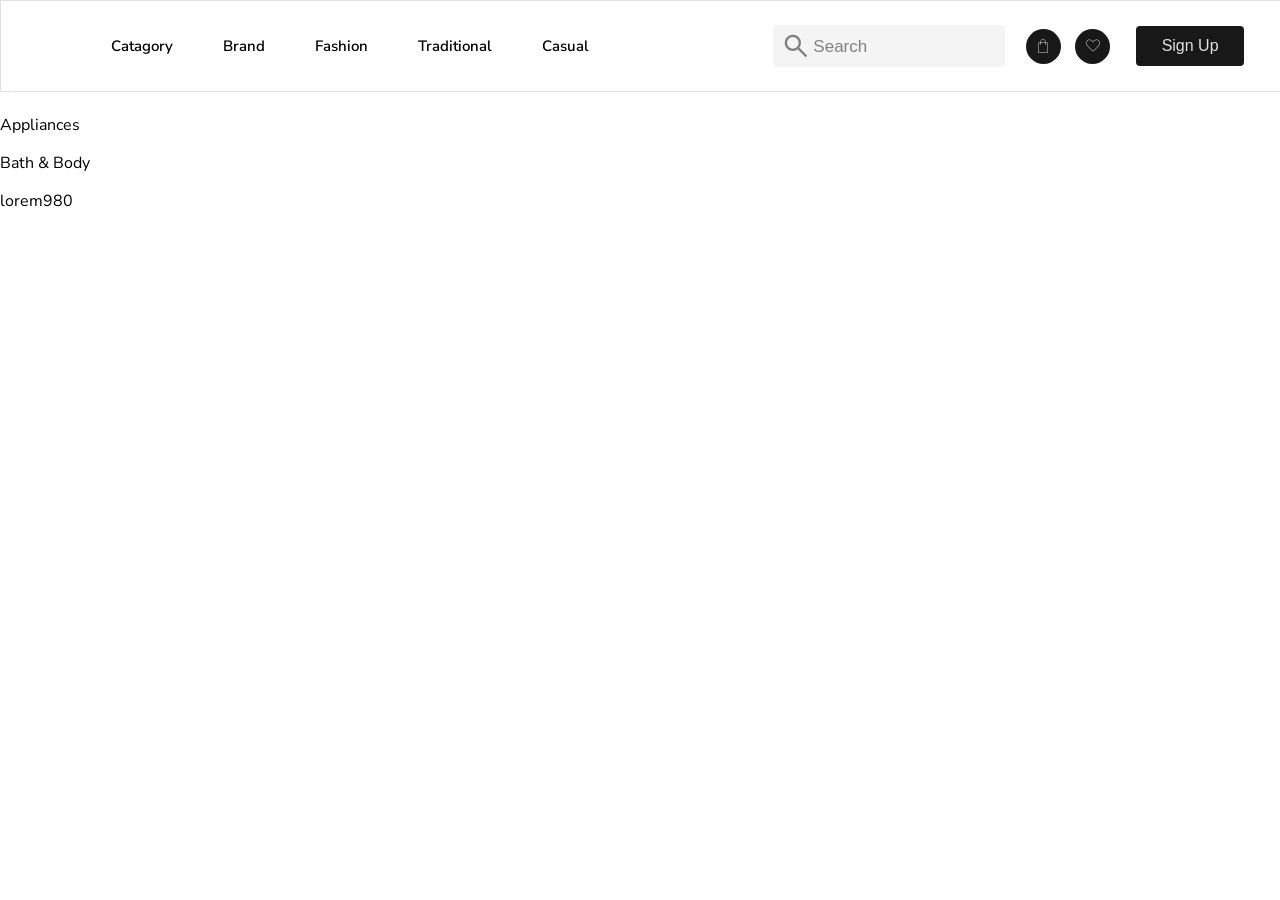
==== index.html @ e2273607 "Nav Bar Created" ====
<!DOCTYPE html>
<html lang="en">
<head>
    <meta charset="UTF-8">
    <meta name="viewport" content="width=device-width, initial-scale=1.0">
    <title>Womens E-Commerce</title>
</head>
<link rel="preconnect" href="https://fonts.googleapis.com">
<link rel="preconnect" href="https://fonts.gstatic.com" crossorigin>
<link href="https://fonts.googleapis.com/css2?family=Bitcount+Single+Ink:wght@100..900&family=Google+Sans:ital,opsz,wght@0,17..18,400..700;1,17..18,400..700&family=Nunito+Sans:ital,opsz,wght@0,6..12,200..1000;1,6..12,200..1000&display=swap" rel="stylesheet">
<link href="https://fonts.googleapis.com/css2?family=Material+Symbols+Outlined" rel="stylesheet">
<link rel="stylesheet" href="style.css">
<body>
   <nav class="NavBar">
    <ul>
        <li>Catagory</li>
        <li>Brand</li>
        <li>Fashion</li>
        <li>Traditional</li>
        <li>Casual</li>
    </ul>

    <ul>
        <li>
            <div class="search-box">
                <span class="material-symbols-outlined">search</span>
                <input class="SearchMain" type="text" placeholder="Search">
            </div>
        </li>
        <li>
            <div class="cart">
            <span class="material-symbols-outlined">shopping_bag</span>
            </div>
        </li>
         <li>
            <div class="cart">
            <span class="material-symbols-outlined">favorite</span>
            </div>
        </li>
        <li>
            <button class="SigninButton">
                Sign Up
            </button>
        </li>
    </ul>
   </nav>


   <li class="category-item">
    Category
    <div class="dropdown-card">
        <p>Skin</p>
        <p>Hair</p>
        <p>Appliances</p>
        <p>Bath & Body</p>
    </div>
</li>

   <main>
    lorem980
   </main>

</body>
</html>
---- style.css ----
body {
    margin: 0;
    padding: 0;
    font-family:  "Nunito Sans", sans-serif;
}

.NavBar {
    background-color: rgb(255, 255, 255);
    position: fixed;
    top: 0;
    left: 0;
    width: 100%;
    z-index: 1000;
    height: 10%;
    display: flex;
    align-items: center;
    justify-content: space-between;
    justify-content: space-around;
    border: 1px solid #e0e0e0;
}

.NavBar > ul:nth-child(1) {
    display: flex;
    /* justify-content: left; */
    gap : 10px;
    align-items: center;
}

.NavBar > ul:nth-child(1) > li {
    margin: 10px;
    padding: 10px;
    font-weight: 600;
    color: black;
    list-style: none;
    font-size: 15px;
    transition: all 0.3s ease;

}

.SearchMain {
    height: 40px;
    border-radius: 4px;
    width: 18vw;
    border: none;
    color: black;
    font-weight: 100;
    font-size: 15px;
    outline: none;
    background-color: #f4f4f4;

}

.SearchMain::placeholder{
    font-weight: 100;
    color: gray;
    /* text-align: 1; */
    font-size: 17px;
    
}
.search-box > span{
/* position: absolute; */
color: gray;
height: 30px;
font-weight: lighter;
font-size: 30px;
margin-left: 4%;

}

.search-box{
margin: 10%;
/* margin-left: 30%;     */
display: flex;
align-items:center;
/* border: 2px solid #e0e0e0; */
border-radius: 4px;
background-color: #f4f4f4;

}


.SigninButton {
  color: rgba(255, 255, 255, 0.871);
height: 40px;
font-weight: lighter;
font-size: 16px;
border: none;
border-radius: 4px;
margin: 10%;
width: 12vh;
background-color: #181818;
/* margin-left: 4%; */
    transition: all 0.3s ease;
    cursor: pointer;


}


.cart span {
    font-size: 20px;
    font-weight: 100;
    color: white;
    cursor: pointer;
    background-color: #181818;
    height: 35px;
    width: 35px;
    display: flex;
    align-items: center;
    justify-content: center;
    border-radius: 50%;
    transition: all 0.3s ease;

}

.NavBar > ul:nth-child(2) {
    display: flex;
    justify-content: center;
    gap :1%;
    align-items: center;
    
}

.NavBar > ul:nth-child(2) > li {
    margin: 5px;
    /* padding: 10px; */
    font-weight: 600;
    color: black;
    list-style: none;
    font-size: 15px;
}

.cart span:hover {
    background: white;
    color: black;
    transform: scale(1.1);
    box-shadow: 0 0 10px rgba(0,0,0,0.2);
}

.SigninButton:hover {
    background: white;
    color: black;
    transform: scale(1.1);
    box-shadow: 0 0 10px rgba(0,0,0,0.2);
}


.NavBar > ul:nth-child(1) > li:hover {
     color: rgb(91, 91, 91);
    transform: translateY(-2px);
}
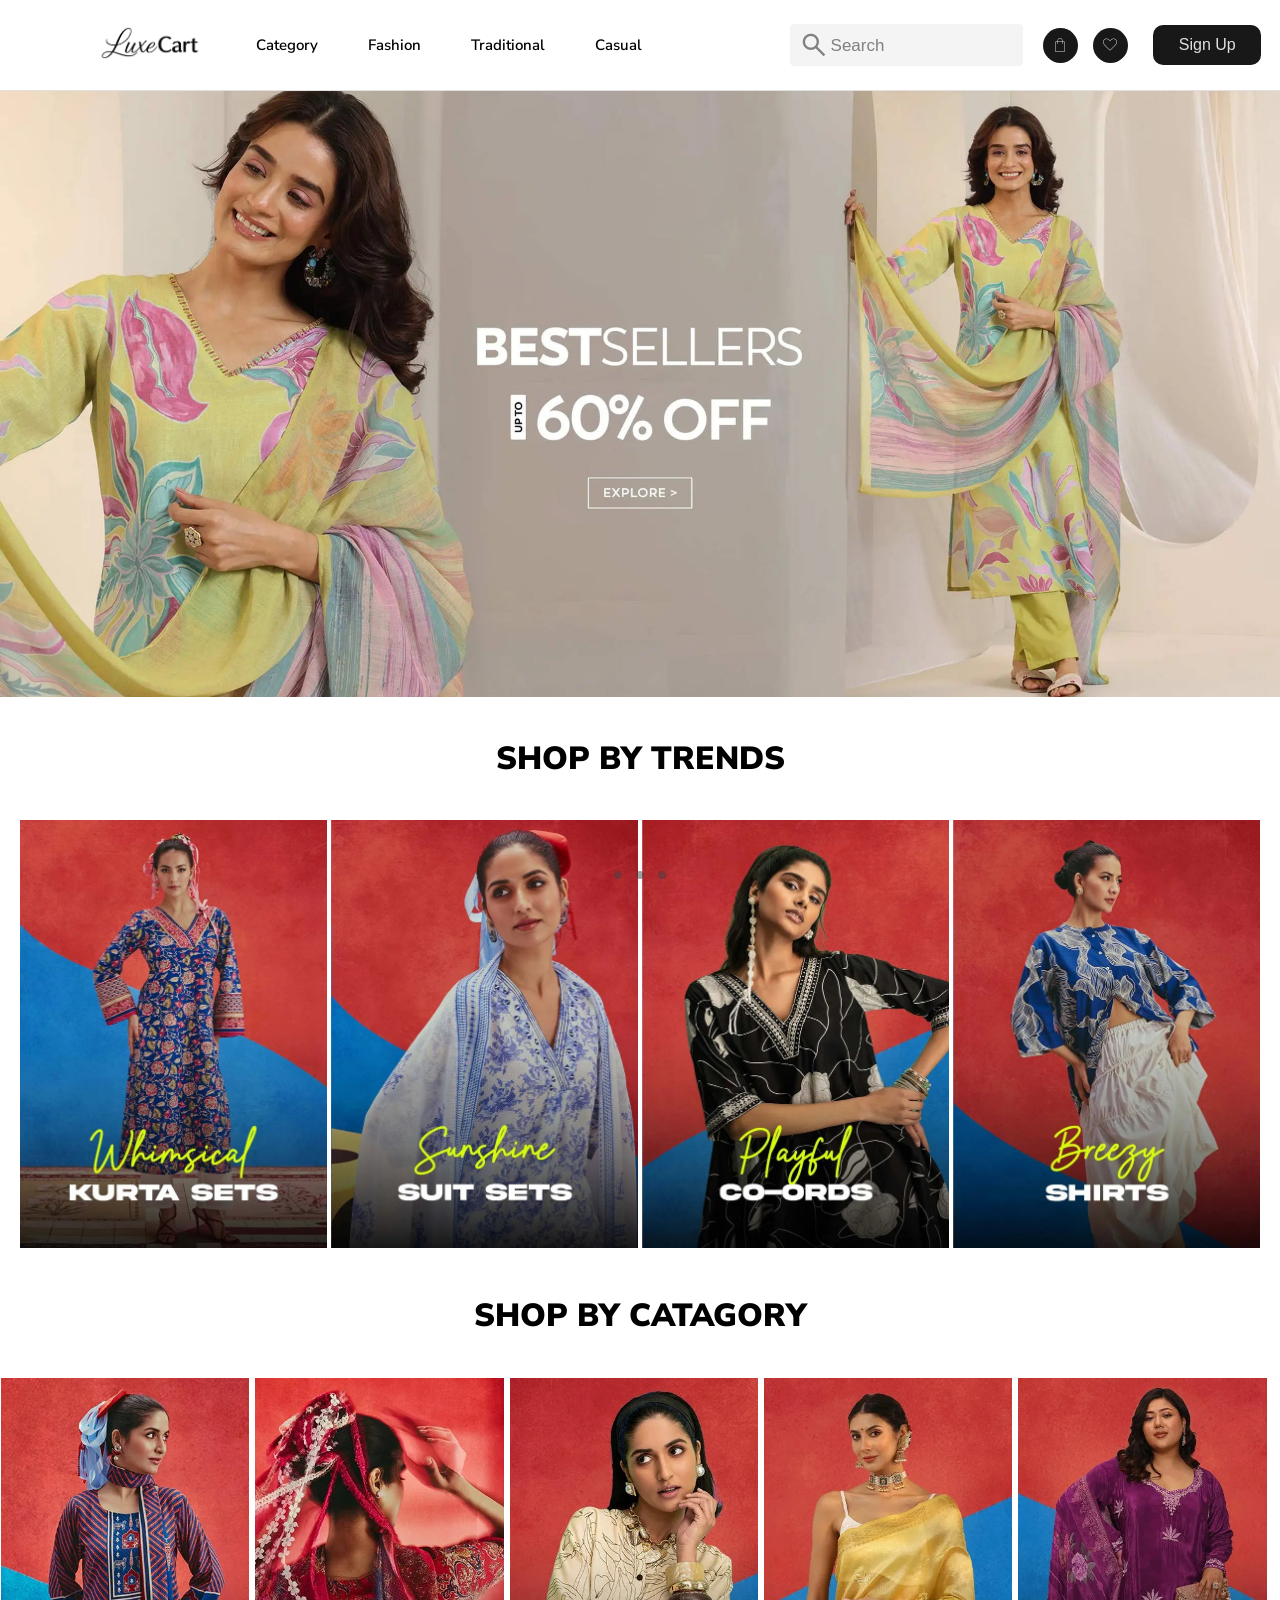
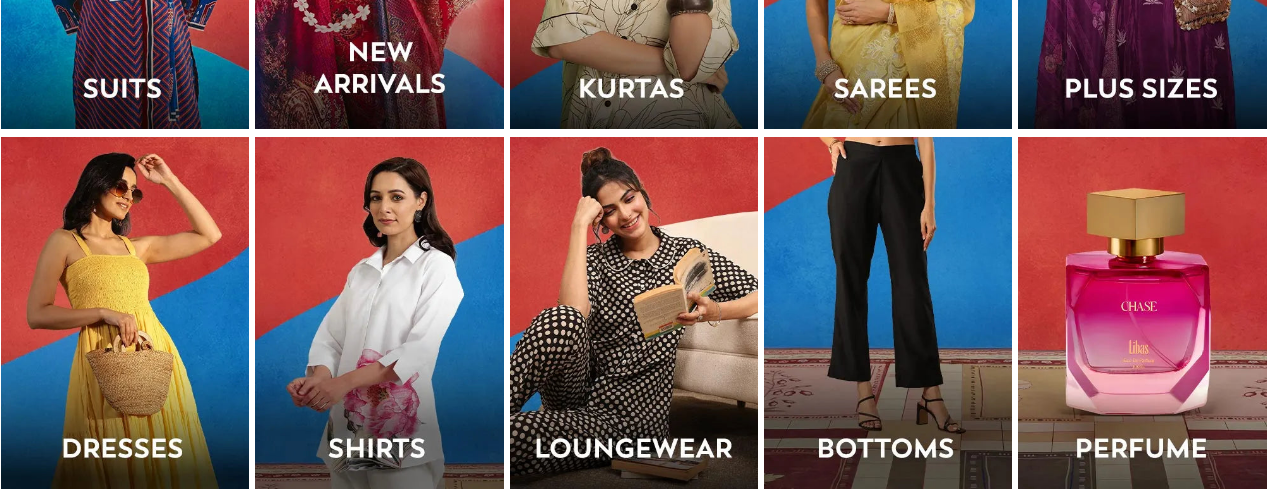
==== commit 0de8b6da: "2nd commit" ====
--- a/index.html
+++ b/index.html
@@ -1,5 +1,6 @@
 <!DOCTYPE html>
 <html lang="en">
+
 <head>
     <meta charset="UTF-8">
     <meta name="viewport" content="width=device-width, initial-scale=1.0">
@@ -7,58 +8,136 @@
 </head>
 <link rel="preconnect" href="https://fonts.googleapis.com">
 <link rel="preconnect" href="https://fonts.gstatic.com" crossorigin>
-<link href="https://fonts.googleapis.com/css2?family=Bitcount+Single+Ink:wght@100..900&family=Google+Sans:ital,opsz,wght@0,17..18,400..700;1,17..18,400..700&family=Nunito+Sans:ital,opsz,wght@0,6..12,200..1000;1,6..12,200..1000&display=swap" rel="stylesheet">
+<link
+    href="https://fonts.googleapis.com/css2?family=Bitcount+Single+Ink:wght@100..900&family=Google+Sans:ital,opsz,wght@0,17..18,400..700;1,17..18,400..700&family=Nunito+Sans:ital,opsz,wght@0,6..12,200..1000;1,6..12,200..1000&display=swap"
+    rel="stylesheet">
+<link href="https://fonts.googleapis.com/css2?family=Poppins:wght@300&display=swap" rel="stylesheet">
 <link href="https://fonts.googleapis.com/css2?family=Material+Symbols+Outlined" rel="stylesheet">
 <link rel="stylesheet" href="style.css">
+
 <body>
-   <nav class="NavBar">
-    <ul>
-        <li>Catagory</li>
-        <li>Brand</li>
-        <li>Fashion</li>
-        <li>Traditional</li>
-        <li>Casual</li>
-    </ul>
+    <nav class="NavBar">
+        <ul>
+            <li>
+                
+                    <img class="logo" src="asset/logo.png" alt="">
+              
+            </li>
+            <li class="category">
+                Category
+                <div class="dropdown">
+                    <div>
+                        <p>Sarees</p>
+                        <p>Jeans</p>
+                        <p>Leggins</p>
+                        <p>Lehnga Choli</p>
+                        <p>Shirts</p>
+                        <p>Jackets</p>
+                        <p>T-Shirt</p>
+                        <p>TrackSuite</p>
+                    </div>
+                    <div>
+                        <p>InnerWear</p>
+                        <p>Kurties</p>
+                        <p>NightWear</p>
+                        <p>Trouser</p>
+                        <p>Socks</p>
+                        <p>Dupattas</p>
+                        <p>Tops</p>
+                        <p>Ethinic Wear</p>
+                    </div>
+                    <div>
+                        <p>Dresses</p>
+                        <p>Sweaters</p>
+                        <p>Hoddies</p>
+                        <p>Shrugs</p>
+                        <p>Gown</p>
+                    </div>
 
-    <ul>
-        <li>
-            <div class="search-box">
-                <span class="material-symbols-outlined">search</span>
-                <input class="SearchMain" type="text" placeholder="Search">
-            </div>
-        </li>
-        <li>
-            <div class="cart">
-            <span class="material-symbols-outlined">shopping_bag</span>
-            </div>
-        </li>
-         <li>
-            <div class="cart">
-            <span class="material-symbols-outlined">favorite</span>
-            </div>
-        </li>
-        <li>
-            <button class="SigninButton">
-                Sign Up
-            </button>
-        </li>
-    </ul>
-   </nav>
+                </div>
+            </li>
+            <li>Fashion</li>
+            <li>Traditional</li>
+            <li>Casual</li>
+        </ul>
+
+        <ul>
+            <li>
+                <div class="search-box">
+                    <span class="material-symbols-outlined">search</span>
+                    <input class="SearchMain" type="text" placeholder="Search">
+                    <div class="searchdropdown">
+                        <h3>Trending Searches</h3>
+                       <div><span class="material-symbols-outlined">trending_up</span><p>Sarees</p> </div> 
+                       <div><span class="material-symbols-outlined">trending_up</span><p>Jeans</p> </div> 
+                       <div><span class="material-symbols-outlined">trending_up</span><p>Leggins</p> </div> 
+                       <div><span class="material-symbols-outlined">trending_up</span><p>Lehnga Choli</p> </div> 
+                </div>
+            </li>
+            <li>
+                <div class="cart">
+                    <span class="material-symbols-outlined">shopping_bag</span>
+                </div>
+            </li>
+            <li>
+                <div class="cart">
+                    <span class="material-symbols-outlined">favorite</span>
+                </div>
+            </li>
+            <li>
+                <button class="SigninButton">
+                    Sign Up
+                </button>
+            </li>
+        </ul>
+    </nav>
 
 
-   <li class="category-item">
-    Category
-    <div class="dropdown-card">
-        <p>Skin</p>
-        <p>Hair</p>
-        <p>Appliances</p>
-        <p>Bath & Body</p>
+    <div class="slider">
+        <div class="slides">
+            <img src="asset/Slider/slide1.jpg" alt="">
+            <img src="asset/Slider/slide2.jpg" alt="">
+            <img src="asset/Slider/slide3.jpg" alt="">
+            <img src="asset/Slider/slide1.jpg" alt="">
+
+        </div>
     </div>
-</li>
+    <div class="dots">
+        <span></span>
+        <span></span>
+        <span></span>
+    </div>
 
-   <main>
-    lorem980
-   </main>
 
+    <h1 Class="Heading">SHOP BY TRENDS</h1>
+
+
+    <div class="HomeGrids">
+        <div class="gimg">
+            <img src="asset/HomeCardGrid/grid1.jpg" alt="">
+            <img src="asset/HomeCardGrid/grid2.jpg" alt="">
+            <img src="asset/HomeCardGrid/grid3.jpg" alt="">
+            <img src="asset/HomeCardGrid/grid4.jpg" alt="">
+        </div>
+    </div>
+
+    <h1 Class="Heading">SHOP BY CATAGORY</h1>
+
+
+    <div class="HomeGrids">
+        <div class="gimg2">
+            <img src="asset/HomeCardGrid/2grid1.jpg" alt="">
+            <img src="asset/HomeCardGrid/2grid2.jpg" alt="">
+            <img src="asset/HomeCardGrid/2grid3.jpg" alt="">
+            <img src="asset/HomeCardGrid/2grid4.jpg" alt="">
+            <img src="asset/HomeCardGrid/2grid5.jpg" alt="">
+            <img src="asset/HomeCardGrid/2grid6.jpg" alt="">
+            <img src="asset/HomeCardGrid/2grid7.jpg" alt="">
+            <img src="asset/HomeCardGrid/2grid8.jpg" alt="">
+            <img src="asset/HomeCardGrid/2grid9.jpg" alt="">
+            <img src="asset/HomeCardGrid/2grid10.jpg" alt="">
+        </div>
+    </div>
 </body>
+
 </html>
--- a/style.css
+++ b/style.css
@@ -5,18 +5,18 @@
 }
 
 .NavBar {
-    background-color: rgb(255, 255, 255);
-    position: fixed;
+    background-color: transparent;
+    position: sticky;
     top: 0;
     left: 0;
     width: 100%;
     z-index: 1000;
-    height: 10%;
+    height: 10vh;
     display: flex;
     align-items: center;
     justify-content: space-between;
     justify-content: space-around;
-    border: 1px solid #e0e0e0;
+    border-bottom: 1px solid #e0e0e0;
 }
 
 .NavBar > ul:nth-child(1) {
@@ -85,7 +85,7 @@
 font-weight: lighter;
 font-size: 16px;
 border: none;
-border-radius: 4px;
+border-radius: 10px;
 margin: 10%;
 width: 12vh;
 background-color: #181818;
@@ -148,4 +148,192 @@
 .NavBar > ul:nth-child(1) > li:hover {
      color: rgb(91, 91, 91);
     transform: translateY(-2px);
-}+}
+
+
+.category {
+    position: relative;
+    cursor: pointer;
+}
+.dropdown {
+    position: absolute;
+    top: 100%;
+    left: 0;
+    /* width: 200px; */
+    background: white;
+    border: 1px solid #e6e6e6;
+    box-shadow: 0 4px 10px rgba(0,0,0,0.1);
+    padding: 10px;
+    display: none;
+    border-radius: 6px;
+    
+}
+
+.category:hover .dropdown{
+    display: flex;
+    gap : 50px;
+}
+
+
+
+
+
+.logo{
+    height: 40px;
+}
+.slider {
+    width: 100%;   
+    overflow: hidden;
+}
+
+.slides {
+    display: flex;
+    animation: slide 15s infinite ease-in-out;
+}
+
+.slides img {
+    width: 100vw;    
+    
+    object-fit: cover;
+    flex-shrink: 0; 
+}
+@keyframes slide {
+
+    0%   { transform: translateX(0); }
+    20%  { transform: translateX(0); }
+
+    25%  { transform: translateX(-100vw); }
+    45%  { transform: translateX(-100vw); }
+
+    50%  { transform: translateX(-200vw); }
+    70%  { transform: translateX(-200vw); }
+
+    75%  { transform: translateX(0); }
+    100% { transform: translateX(0); }
+}
+
+.dots {
+    position: absolute;
+    bottom: 10px;
+    width: 100%;
+    text-align: center;
+}
+
+.dots span {
+    height: 8px;
+    width: 8px;
+    margin: 5px;
+    background: rgb(65, 64, 64);
+    border-radius: 50%;
+    display: inline-block;
+    opacity: 0.5;
+}
+
+ 
+.dots span:nth-child(1) {
+    animation: dot1 15s infinite;
+}
+
+ 
+.dots span:nth-child(2) {
+    animation: dot2 15s infinite;
+}
+
+ 
+.dots span:nth-child(3) {
+    animation: dot3 15s infinite;
+}
+ 
+@keyframes dot1 {
+    0%, 20% { opacity: 1; }
+    25%, 100% { opacity: 0.5; }
+}
+ 
+@keyframes dot2 {
+    0%, 24% { opacity: 0.5; }
+    25%, 45% { opacity: 1; }
+    50%, 100% { opacity: 0.5; }
+}
+ 
+@keyframes dot3 {
+    0%, 49% { opacity: 0.5; }
+    50%, 70% { opacity: 1; }
+    75%, 100% { opacity: 0.5; }
+}
+
+
+.Heading {
+    display: flex;
+    justify-content: center;
+    align-items: center;
+    font-weight: 900;
+    margin: 40px;
+}
+
+.HomeGrids {
+    display: flex;
+    align-items: center;
+    justify-content: center;
+    gap: 0;
+}
+
+
+
+.gimg > img {
+width: 24vw;
+}
+
+.gimg2 > img {
+margin: 1px;
+width: 19.4vw;
+}
+
+.searchdropdown {
+    position: absolute;
+    top: 101%; /* little gap for smooth effect */
+    width: 18vw;
+    background: white;
+    box-shadow: 0 4px 10px rgba(0,0,0,0.1);
+    border-radius: 2px;
+
+    opacity: 0;
+    visibility: hidden;
+    transform: translateY(10px);
+
+    transition: all 0.3s ease;
+}
+
+
+.searchdropdown >h3 {
+   background-color: #878787;
+   margin: 0;
+   height: 25px;
+    
+}
+
+.searchdropdown > div {
+    display: flex;
+    align-items: center;
+    gap: 10px;
+   /* padding: 3px;  */
+    border-bottom: 1px solid #e0e0e0;
+
+}
+
+.searchdropdown > div > p{
+   font-size: small;
+   cursor: pointer;
+
+}
+
+.searchdropdown > div > span{
+   font-size: medium;
+   margin-left: 2px;
+
+}
+
+.search-box:hover .searchdropdown{
+    opacity: 1;
+    visibility: visible;
+    transform: translateY(0);
+}
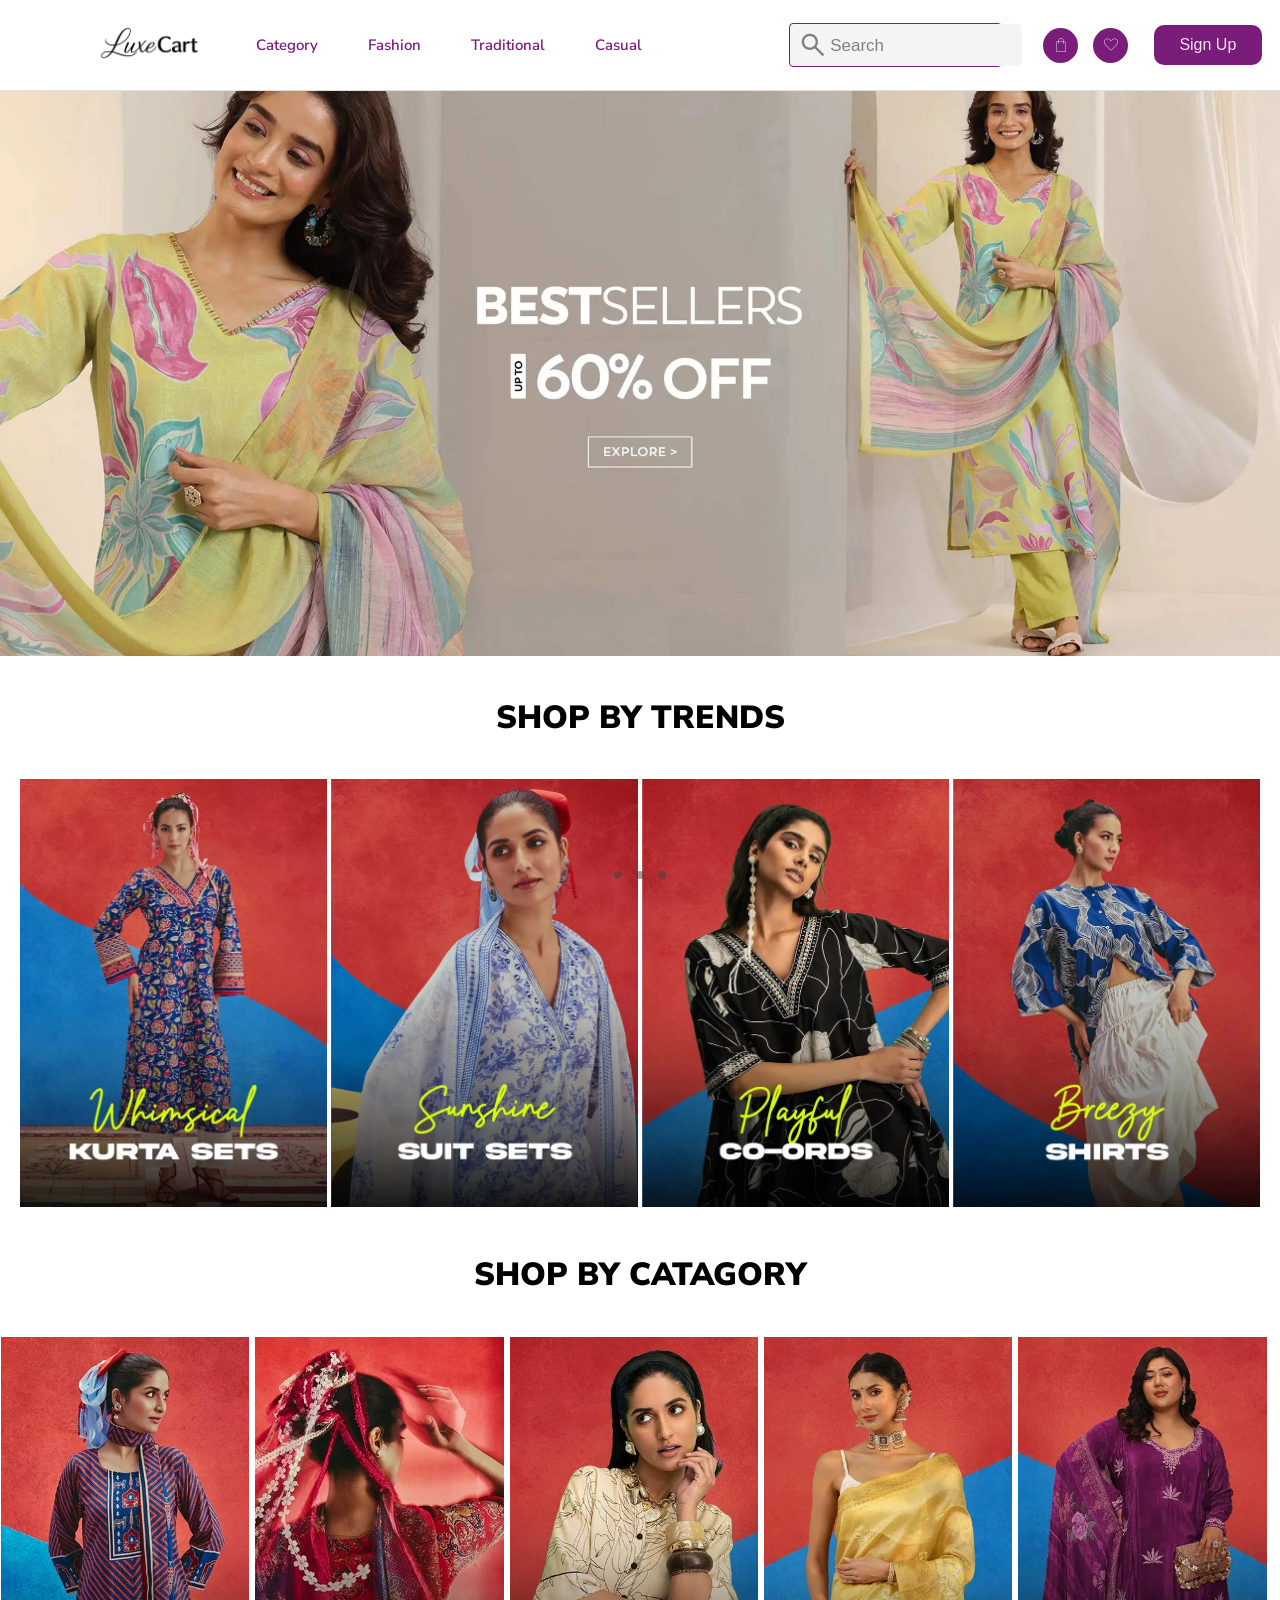
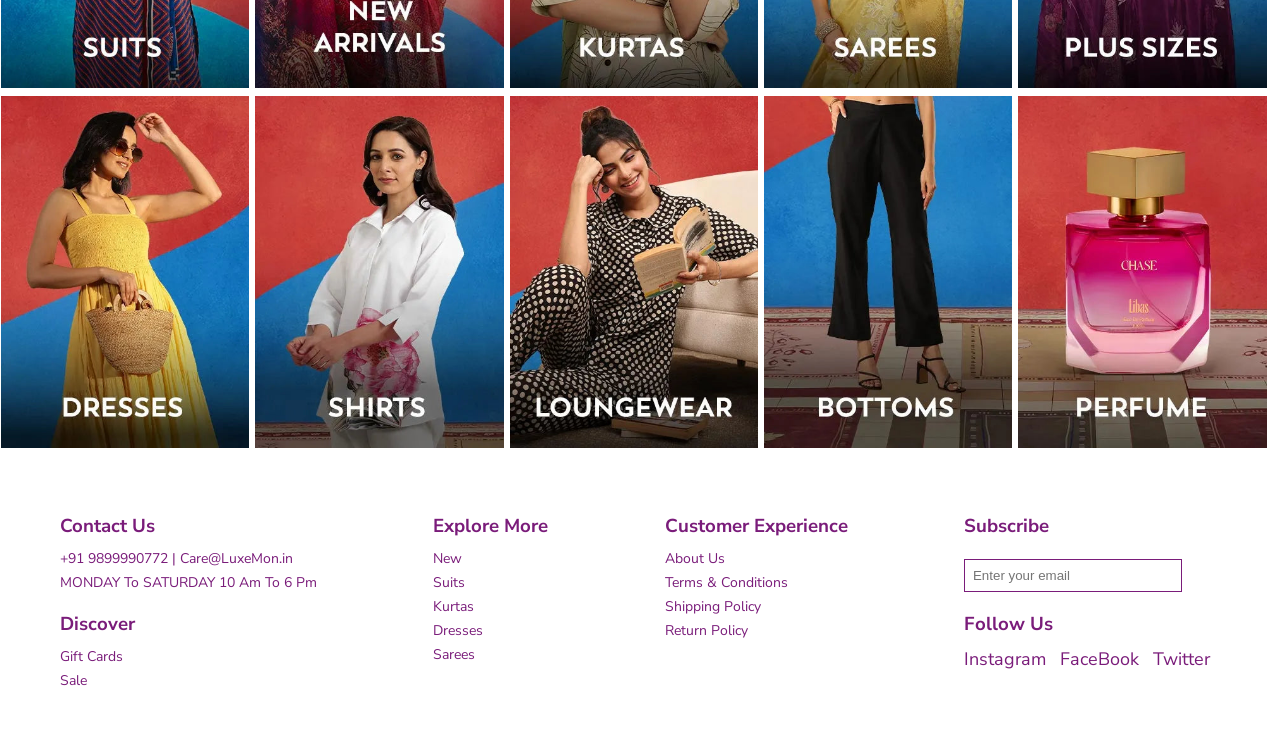
==== commit ea24a59a: "3rd commit" ====
--- a/index.html
+++ b/index.html
@@ -138,6 +138,53 @@
             <img src="asset/HomeCardGrid/2grid10.jpg" alt="">
         </div>
     </div>
+
+
+
+    <footer class="footer">
+    <div class="footer-container">
+
+        <div>
+            <h3>Contact Us</h3>
+            <p>+91 9899990772 | Care@LuxeMon.in</p>
+            <p>MONDAY To SATURDAY 10 Am To 6 Pm</p>
+
+            <h3>Discover</h3>
+            <p>Gift Cards</p>
+            <p>Sale</p>
+        </div>
+
+        <div>
+            <h3>Explore More</h3>
+            <p>New</p>
+            <p>Suits</p>
+            <p>Kurtas</p>
+            <p>Dresses</p>
+            <p>Sarees</p>
+        </div>
+
+        <div>
+            <h3>Customer Experience</h3>
+            <p>About Us</p>
+            <p>Terms & Conditions</p>
+            <p>Shipping Policy</p>
+            <p>Return Policy</p>
+        </div>
+
+        <div>
+            <h3>Subscribe</h3>
+            <input type="text" placeholder="Enter your email">
+            
+            <h3>Follow Us</h3>
+            <div class="social">
+                <span>Instagram</span>
+                <span>FaceBook</span>
+                <span>Twitter</span>
+            </div>
+        </div>
+
+    </div>
+</footer>
 </body>
 
 </html>
--- a/style.css
+++ b/style.css
@@ -1,12 +1,14 @@
 body {
     margin: 0;
     padding: 0;
+    background-color: #ffffff;
     font-family:  "Nunito Sans", sans-serif;
+    color : #7a1c7a
 }
 
 .NavBar {
-    background-color: transparent;
-    position: sticky;
+    background-color: #ffffff;
+    position: fixed;
     top: 0;
     left: 0;
     width: 100%;
@@ -30,7 +32,7 @@
     margin: 10px;
     padding: 10px;
     font-weight: 600;
-    color: black;
+    /* color: black; */
     list-style: none;
     font-size: 15px;
     transition: all 0.3s ease;
@@ -42,7 +44,7 @@
     border-radius: 4px;
     width: 18vw;
     border: none;
-    color: black;
+    /* color: black; */
     font-weight: 100;
     font-size: 15px;
     outline: none;
@@ -59,11 +61,12 @@
 }
 .search-box > span{
 /* position: absolute; */
-color: gray;
+/* color: gray; */
 height: 30px;
 font-weight: lighter;
 font-size: 30px;
 margin-left: 4%;
+color: gray;
 
 }
 
@@ -75,7 +78,7 @@
 /* border: 2px solid #e0e0e0; */
 border-radius: 4px;
 background-color: #f4f4f4;
-
+border: 1px solid #7a1c7a;
 }
 
 
@@ -88,7 +91,7 @@
 border-radius: 10px;
 margin: 10%;
 width: 12vh;
-background-color: #181818;
+background-color: #7a1c7a;
 /* margin-left: 4%; */
     transition: all 0.3s ease;
     cursor: pointer;
@@ -102,7 +105,7 @@
     font-weight: 100;
     color: white;
     cursor: pointer;
-    background-color: #181818;
+    background-color: #7a1c7a;
     height: 35px;
     width: 35px;
     display: flex;
@@ -125,28 +128,28 @@
     margin: 5px;
     /* padding: 10px; */
     font-weight: 600;
-    color: black;
+    /* color: black; */
     list-style: none;
     font-size: 15px;
 }
 
 .cart span:hover {
     background: white;
-    color: black;
+    color: #7a1c7a;
     transform: scale(1.1);
     box-shadow: 0 0 10px rgba(0,0,0,0.2);
 }
 
 .SigninButton:hover {
     background: white;
-    color: black;
+    color: #7a1c7a;
     transform: scale(1.1);
     box-shadow: 0 0 10px rgba(0,0,0,0.2);
 }
 
 
 .NavBar > ul:nth-child(1) > li:hover {
-     color: rgb(91, 91, 91);
+     color: #ae29ae;
     transform: translateY(-2px);
 }
 
@@ -164,6 +167,7 @@
     border: 1px solid #e6e6e6;
     box-shadow: 0 4px 10px rgba(0,0,0,0.1);
     padding: 10px;
+    color: black;
     display: none;
     border-radius: 6px;
     
@@ -183,6 +187,7 @@
 }
 .slider {
     width: 100%;   
+    margin-top: 50px;
     overflow: hidden;
 }
 
@@ -268,6 +273,7 @@
     align-items: center;
     font-weight: 900;
     margin: 40px;
+    color: black;
 }
 
 .HomeGrids {
@@ -308,6 +314,7 @@
    background-color: #878787;
    margin: 0;
    height: 25px;
+   color: black;
     
 }
 
@@ -336,4 +343,52 @@
     opacity: 1;
     visibility: visible;
     transform: translateY(0);
-}
+    color: black;
+}
+
+
+
+.footer {
+    background-color: #ffffff; /* pink shade */
+    padding: 40px 60px;
+    font-family: 'Nunito Sans', sans-serif;
+}
+
+.footer-container {
+    display: flex;
+    justify-content: space-between;
+    flex-wrap: wrap;
+    gap: 40px;
+}
+
+.footer h3 {
+    color: #7a1c7a;
+    margin-bottom: 10px;
+}
+
+.footer p {
+    color: #7a1c7a;
+    font-size: 14px;
+    margin: 5px 0;
+    cursor: pointer;
+}
+
+.footer p:hover {
+    text-decoration: underline;
+}
+
+/* Input box */
+.footer input {
+    padding: 8px;
+    border: 1px solid #7a1c7a;
+    background: transparent;
+    margin-top: 10px;
+    width: 200px;
+}
+
+/* Social icons */
+.social span {
+    margin-right: 10px;
+    font-size: 18px;
+    cursor: pointer;
+}
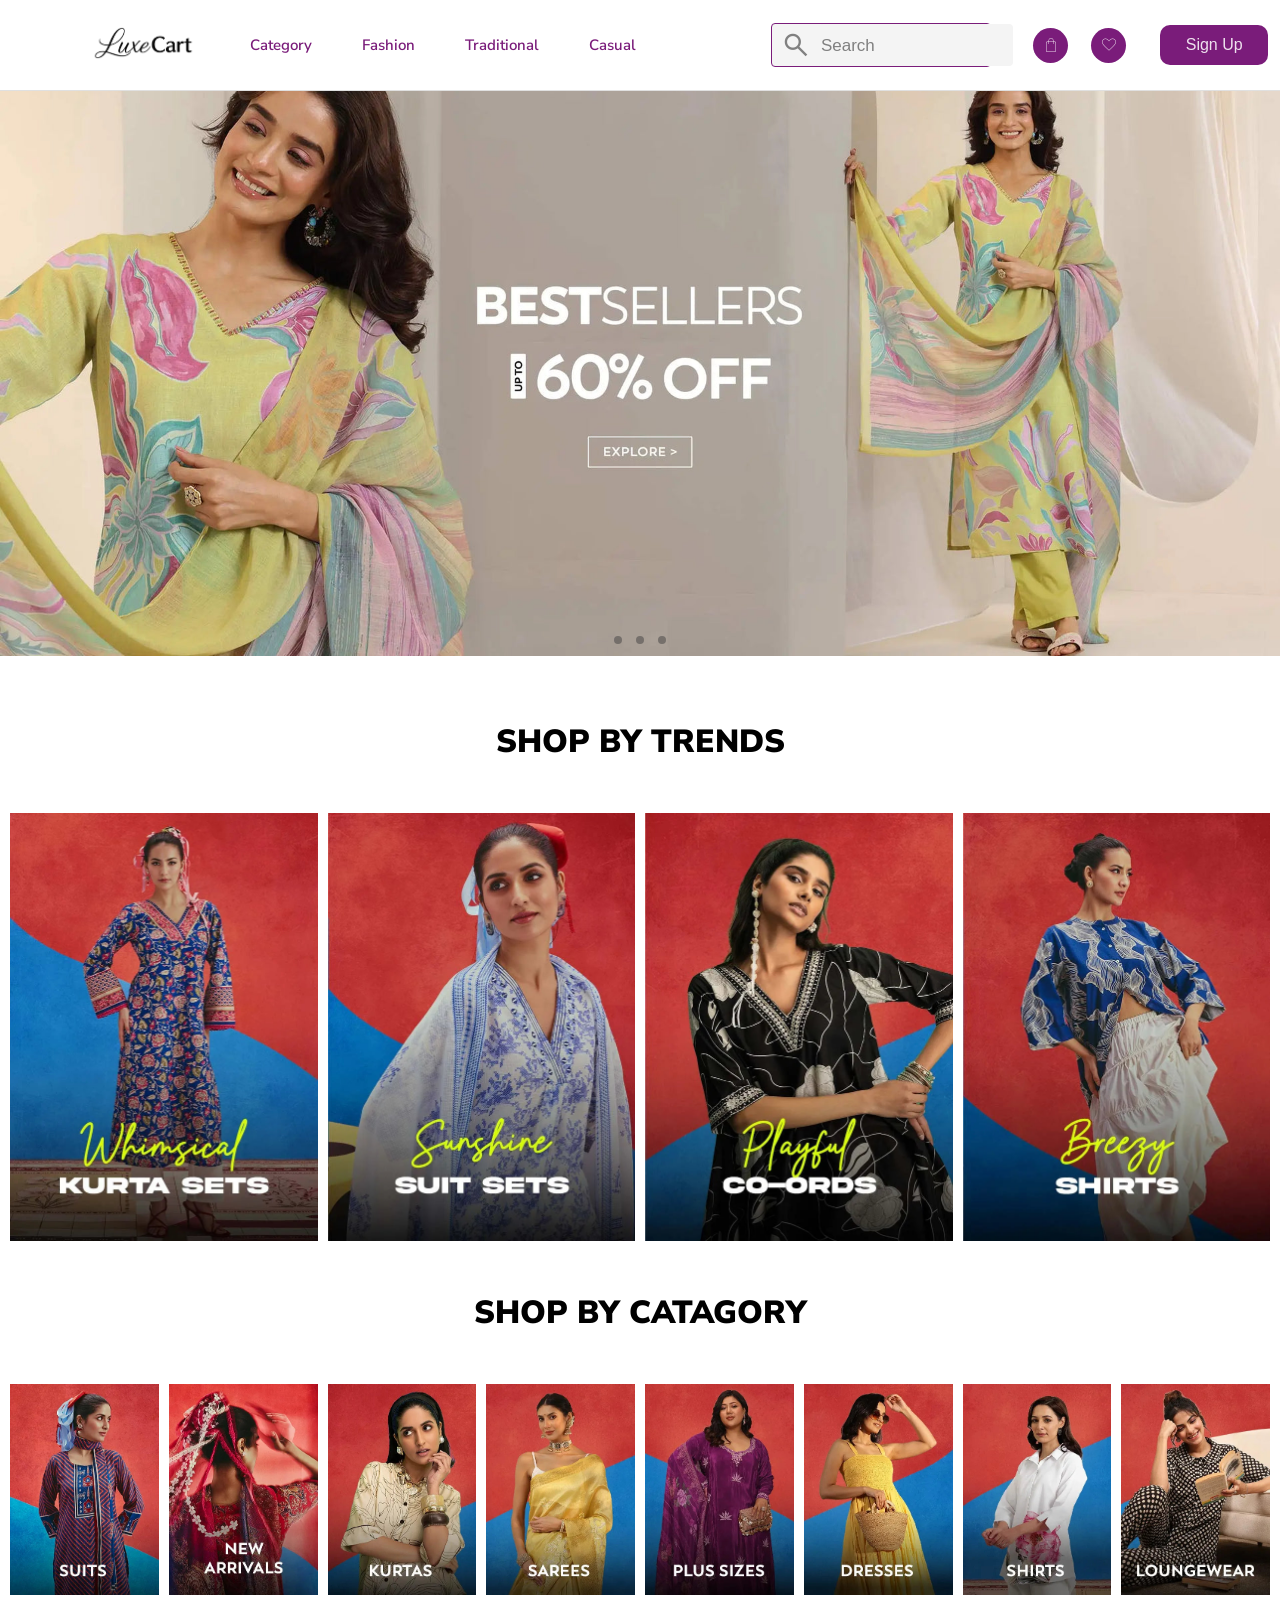
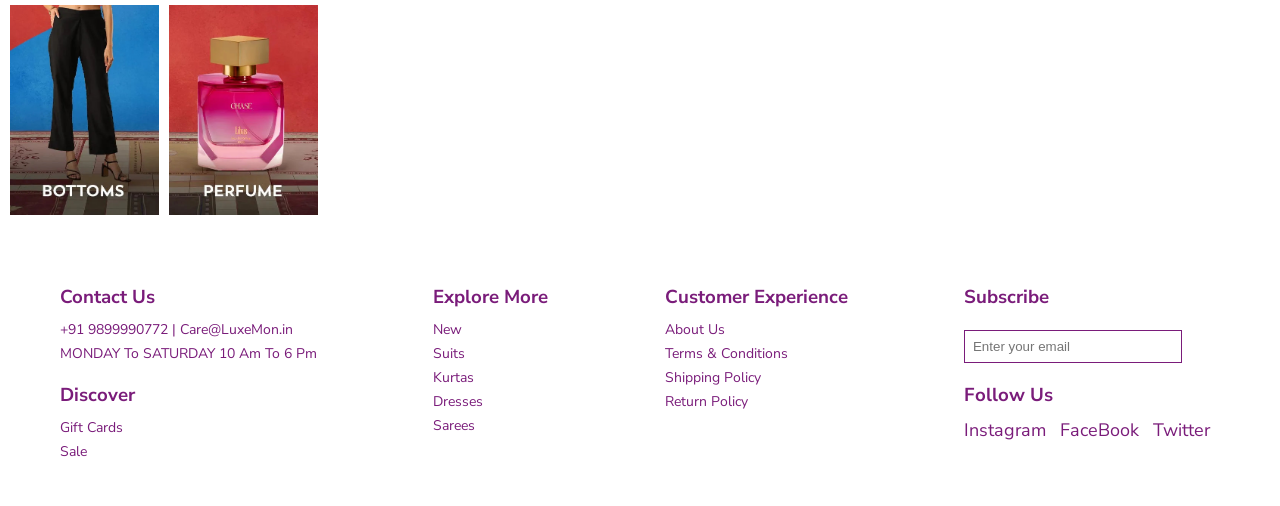
==== commit db88cdf0: "4th commit" ====
--- a/index.html
+++ b/index.html
@@ -16,82 +16,7 @@
 <link rel="stylesheet" href="style.css">
 
 <body>
-    <nav class="NavBar">
-        <ul>
-            <li>
-                
-                    <img class="logo" src="asset/logo.png" alt="">
-              
-            </li>
-            <li class="category">
-                Category
-                <div class="dropdown">
-                    <div>
-                        <p>Sarees</p>
-                        <p>Jeans</p>
-                        <p>Leggins</p>
-                        <p>Lehnga Choli</p>
-                        <p>Shirts</p>
-                        <p>Jackets</p>
-                        <p>T-Shirt</p>
-                        <p>TrackSuite</p>
-                    </div>
-                    <div>
-                        <p>InnerWear</p>
-                        <p>Kurties</p>
-                        <p>NightWear</p>
-                        <p>Trouser</p>
-                        <p>Socks</p>
-                        <p>Dupattas</p>
-                        <p>Tops</p>
-                        <p>Ethinic Wear</p>
-                    </div>
-                    <div>
-                        <p>Dresses</p>
-                        <p>Sweaters</p>
-                        <p>Hoddies</p>
-                        <p>Shrugs</p>
-                        <p>Gown</p>
-                    </div>
-
-                </div>
-            </li>
-            <li>Fashion</li>
-            <li>Traditional</li>
-            <li>Casual</li>
-        </ul>
-
-        <ul>
-            <li>
-                <div class="search-box">
-                    <span class="material-symbols-outlined">search</span>
-                    <input class="SearchMain" type="text" placeholder="Search">
-                    <div class="searchdropdown">
-                        <h3>Trending Searches</h3>
-                       <div><span class="material-symbols-outlined">trending_up</span><p>Sarees</p> </div> 
-                       <div><span class="material-symbols-outlined">trending_up</span><p>Jeans</p> </div> 
-                       <div><span class="material-symbols-outlined">trending_up</span><p>Leggins</p> </div> 
-                       <div><span class="material-symbols-outlined">trending_up</span><p>Lehnga Choli</p> </div> 
-                </div>
-            </li>
-            <li>
-                <div class="cart">
-                    <span class="material-symbols-outlined">shopping_bag</span>
-                </div>
-            </li>
-            <li>
-                <div class="cart">
-                    <span class="material-symbols-outlined">favorite</span>
-                </div>
-            </li>
-            <li>
-                <button class="SigninButton">
-                    Sign Up
-                </button>
-            </li>
-        </ul>
-    </nav>
-
+    <div id="NavBar"></div>
 
     <div class="slider">
         <div class="slides">
@@ -101,90 +26,46 @@
             <img src="asset/Slider/slide1.jpg" alt="">
 
         </div>
+        <div class="dots">
+            <span></span>
+            <span></span>
+            <span></span>
+        </div>
     </div>
-    <div class="dots">
-        <span></span>
-        <span></span>
-        <span></span>
-    </div>
+
 
 
     <h1 Class="Heading">SHOP BY TRENDS</h1>
 
 
     <div class="HomeGrids">
-        <div class="gimg">
-            <img src="asset/HomeCardGrid/grid1.jpg" alt="">
-            <img src="asset/HomeCardGrid/grid2.jpg" alt="">
-            <img src="asset/HomeCardGrid/grid3.jpg" alt="">
-            <img src="asset/HomeCardGrid/grid4.jpg" alt="">
-        </div>
+        <img src="asset/HomeCardGrid/grid1.jpg" alt="">
+        <img src="asset/HomeCardGrid/grid2.jpg" alt="">
+        <img src="asset/HomeCardGrid/grid3.jpg" alt="">
+        <img src="asset/HomeCardGrid/grid4.jpg" alt="">
     </div>
 
     <h1 Class="Heading">SHOP BY CATAGORY</h1>
 
 
     <div class="HomeGrids">
-        <div class="gimg2">
-            <img src="asset/HomeCardGrid/2grid1.jpg" alt="">
-            <img src="asset/HomeCardGrid/2grid2.jpg" alt="">
-            <img src="asset/HomeCardGrid/2grid3.jpg" alt="">
-            <img src="asset/HomeCardGrid/2grid4.jpg" alt="">
-            <img src="asset/HomeCardGrid/2grid5.jpg" alt="">
-            <img src="asset/HomeCardGrid/2grid6.jpg" alt="">
-            <img src="asset/HomeCardGrid/2grid7.jpg" alt="">
-            <img src="asset/HomeCardGrid/2grid8.jpg" alt="">
-            <img src="asset/HomeCardGrid/2grid9.jpg" alt="">
-            <img src="asset/HomeCardGrid/2grid10.jpg" alt="">
-        </div>
+        <img src="asset/HomeCardGrid/2grid1.jpg" alt="">
+        <img src="asset/HomeCardGrid/2grid2.jpg" alt="">
+        <img src="asset/HomeCardGrid/2grid3.jpg" alt="">
+        <img src="asset/HomeCardGrid/2grid4.jpg" alt="">
+        <img src="asset/HomeCardGrid/2grid5.jpg" alt="">
+        <img src="asset/HomeCardGrid/2grid6.jpg" alt="">
+        <img src="asset/HomeCardGrid/2grid7.jpg" alt="">
+        <img src="asset/HomeCardGrid/2grid8.jpg" alt="">
+        <img src="asset/HomeCardGrid/2grid9.jpg" alt="">
+        <img src="asset/HomeCardGrid/2grid10.jpg" alt="">
     </div>
 
 
+    <div id="Footer"></div>
 
-    <footer class="footer">
-    <div class="footer-container">
 
-        <div>
-            <h3>Contact Us</h3>
-            <p>+91 9899990772 | Care@LuxeMon.in</p>
-            <p>MONDAY To SATURDAY 10 Am To 6 Pm</p>
-
-            <h3>Discover</h3>
-            <p>Gift Cards</p>
-            <p>Sale</p>
-        </div>
-
-        <div>
-            <h3>Explore More</h3>
-            <p>New</p>
-            <p>Suits</p>
-            <p>Kurtas</p>
-            <p>Dresses</p>
-            <p>Sarees</p>
-        </div>
-
-        <div>
-            <h3>Customer Experience</h3>
-            <p>About Us</p>
-            <p>Terms & Conditions</p>
-            <p>Shipping Policy</p>
-            <p>Return Policy</p>
-        </div>
-
-        <div>
-            <h3>Subscribe</h3>
-            <input type="text" placeholder="Enter your email">
-            
-            <h3>Follow Us</h3>
-            <div class="social">
-                <span>Instagram</span>
-                <span>FaceBook</span>
-                <span>Twitter</span>
-            </div>
-        </div>
-
-    </div>
-</footer>
+  <script src="script.js"></script>
 </body>
 
 </html>
--- a/style.css
+++ b/style.css
@@ -23,7 +23,6 @@
 
 .NavBar > ul:nth-child(1) {
     display: flex;
-    /* justify-content: left; */
     gap : 10px;
     align-items: center;
 }
@@ -92,7 +91,6 @@
 margin: 10%;
 width: 12vh;
 background-color: #7a1c7a;
-/* margin-left: 4%; */
     transition: all 0.3s ease;
     cursor: pointer;
 
@@ -126,9 +124,7 @@
 
 .NavBar > ul:nth-child(2) > li {
     margin: 5px;
-    /* padding: 10px; */
     font-weight: 600;
-    /* color: black; */
     list-style: none;
     font-size: 15px;
 }
@@ -173,6 +169,17 @@
     
 }
 
+.dropdown > div > a {
+    text-decoration: none;
+    color: black;
+}
+
+
+
+.dropdown > div > a:hover {
+    text-decoration: underline;
+}
+
 .category:hover .dropdown{
     display: flex;
     gap : 50px;
@@ -218,8 +225,8 @@
 }
 
 .dots {
-    position: absolute;
-    bottom: 10px;
+    position: relative;
+    bottom: 25px;
     width: 100%;
     text-align: center;
 }
@@ -277,26 +284,23 @@
 }
 
 .HomeGrids {
-    display: flex;
-    align-items: center;
-    justify-content: center;
-    gap: 0;
-}
-
-
-
-.gimg > img {
-width: 24vw;
-}
-
-.gimg2 > img {
-margin: 1px;
-width: 19.4vw;
+    display: grid;
+    grid-template-columns: repeat(auto-fit, minmax(140px, 1fr));
+    gap: 10px;
+    padding: 10px;
+}
+
+
+
+.HomeGrids img {
+    width: 100%;
+    height: auto;
+    display: block;
 }
 
 .searchdropdown {
     position: absolute;
-    top: 101%; /* little gap for smooth effect */
+    top: 101%; 
     width: 18vw;
     background: white;
     box-shadow: 0 4px 10px rgba(0,0,0,0.1);
@@ -349,7 +353,7 @@
 
 
 .footer {
-    background-color: #ffffff; /* pink shade */
+    background-color: #ffffff; 
     padding: 40px 60px;
     font-family: 'Nunito Sans', sans-serif;
 }
@@ -377,7 +381,7 @@
     text-decoration: underline;
 }
 
-/* Input box */
+
 .footer input {
     padding: 8px;
     border: 1px solid #7a1c7a;
@@ -386,9 +390,342 @@
     width: 200px;
 }
 
-/* Social icons */
 .social span {
     margin-right: 10px;
     font-size: 18px;
     cursor: pointer;
-}+}
+
+
+
+
+.filter {
+    width: 25vw;
+    padding: 15px;
+    border-right: 1px solid #ddd;
+    font-family: Poppins, sans-serif;
+    margin-top: 78px;
+}
+
+.filter-title {
+    font-weight: 600;
+    margin-bottom: 15px;
+}
+
+.section {
+    border-bottom: 1px solid #eee;
+    padding: 10px 0;
+    
+}
+
+.header {
+    font-size: 14px;
+    letter-spacing: 2px;
+    cursor: pointer;
+    position: relative;
+}
+
+.header::after {
+    content: "⌄";
+    position: absolute;
+    right: 0;
+    transition: 0.3s;
+}
+
+.section.active .header::after {
+    transform: rotate(180deg);
+}
+
+.content {
+    display: none;
+    padding-top: 10px;
+}
+
+.section.active .content {
+    display: block;
+}
+
+.content label {
+    display: block;
+    margin: 5px 0;
+    font-size: 14px;
+}
+
+.more {
+    font-size: 13px;
+    color: gray;
+    cursor: pointer;
+}
+
+.price-range {
+    display: flex;
+    justify-content: space-between;
+    font-size: 13px;
+    margin-bottom: 10px;
+}
+
+
+.mainsection {
+    display: flex;
+    /* flex-direction: column; */
+
+}
+
+.Heading2 {
+    margin-top: 110px;
+    display: flex;
+    justify-content: center;
+    align-items: center;
+    font-weight: 400;
+    color: black;
+    text-align: center;
+}
+.ProductListing{
+    width:75vw ;
+}
+
+
+.Prod {
+    display: grid;
+    grid-template-columns: repeat(auto-fit, minmax(300px, 1fr));
+    gap: 10px;
+    padding: 10px;
+}
+
+
+
+.MainProd img {
+    width: 100%;
+    height: auto;
+    display: block;
+}
+
+.MainProd {
+    margin: 10px;
+
+}
+
+.SalePercent {
+    color: red;
+    font-size: small;
+}
+
+.SaleSize {
+    font-size: small;
+}
+
+.salePrice {
+      font-size: small;
+
+}
+
+.Price {
+    text-decoration: line-through;
+      font-size: small;
+
+}
+
+.pdec {
+    font-size: medium;
+     white-space: nowrap;
+      overflow: hidden;      
+    text-overflow: ellipsis;
+}
+
+.productlink {
+    text-decoration: none;
+    color: inherit;
+    display: block;
+}
+
+a {
+    text-emphasis: none;
+}
+
+.prodsec {
+    margin-top: 88px;
+    display: flex;
+    gap: 3%;
+    
+}
+.prodimgs {
+    width:50vw;
+}
+
+
+.prodimgs {
+    display: grid;
+    grid-template-columns: repeat(auto-fit, minmax(300px, 1fr));
+    gap: 10px;
+    padding: 10px;
+}
+
+
+
+.prodimgs img {
+    width: 100%;
+    height: auto;
+    display: block;
+}
+
+.prodinfo {
+    width: 50vw;
+}
+.prodname {
+    margin-top: 4px;
+    font-size: 28px;
+    font-weight: 650;
+    color: black;
+}
+
+.prodinfo {
+    max-width: 500px;
+    font-family: Poppins, sans-serif;
+    padding: 20px;
+    position: relative;
+}
+
+/* Product Name */
+.prodname {
+    font-size: 26px;
+    font-weight: 500;
+    margin-bottom: 10px;
+}
+
+/* Price */
+.prodPrice {
+    text-decoration: line-through;
+    color: gray;
+    margin-right: 10px;
+}
+
+.prodsalePrice {
+    font-size: 22px;
+    font-weight: 600;
+    margin-right: 10px;
+}
+
+.prodSalePercent {
+    color: red;
+    font-weight: 500;
+}
+
+/* Sizes */
+.prodSaleSize {
+    display: flex;
+    gap: 10px;
+    margin: 20px 0 20px;
+}
+
+.prodSaleSize span {
+    border: 1px solid #ccc;
+    padding: 8px 12px;
+    border-radius: 50%;
+    cursor: pointer;
+    margin: 4px;
+}
+
+.prodSaleSize span.active {
+    background: purple;
+    color: white;
+    border: none;
+}
+
+.Addtocart {
+    width: 100%;
+    padding: 15px;
+    background: purple;
+    color: white;
+    border: none;
+    letter-spacing: 3px;
+    font-weight: 500;
+    cursor: pointer;
+    margin: 20px 0;
+}
+
+.prodinfo p {
+    margin: 10px 0;
+    font-size: 14px;
+}
+
+/* Icons */
+.material-symbols-outlined {
+    vertical-align: middle;
+    margin-right: 8px;
+}
+
+/* Wishlist Heart */
+.wishlist {
+    position: absolute;
+    right: 20px;
+    top: 20px;
+    cursor: pointer;
+}
+
+.wishlist span {
+    font-size: 26px;
+    color: #ccc;
+    transition: 0.3s;
+}
+
+/* Hover + Active */
+.wishlist span:hover {
+    color: red;
+}
+
+.wishlist.active span {
+    color: red;
+}
+
+
+
+
+
+
+
+
+@media screen and (max-width: 600px) {
+
+    .Heading {
+    display: flex;
+    justify-content: center;
+    align-items: center;
+    font-weight: 900;
+    margin: 20px;
+    color: black;
+    font-size: large;
+}
+.slides img {
+    width: 100vw;    
+    height: 30vh;
+    object-fit: cover;
+    flex-shrink: 0; 
+}
+/* 
+.dots {
+    position: absolute;
+    bottom: 430px;
+    width: 100%;
+    text-align: center;
+} */
+
+
+
+.NavBar {
+    background-color: #ffffff;
+    position: fixed;
+    top: 0;
+    left: 0;
+    width: 100%;
+    z-index: 1000;
+    height: 10vh;
+    display: flex;
+    align-items: center;
+    justify-content: space-between;
+    justify-content: space-around;
+    border-bottom: 1px solid #e0e0e0;
+}
+
+
+
+}
